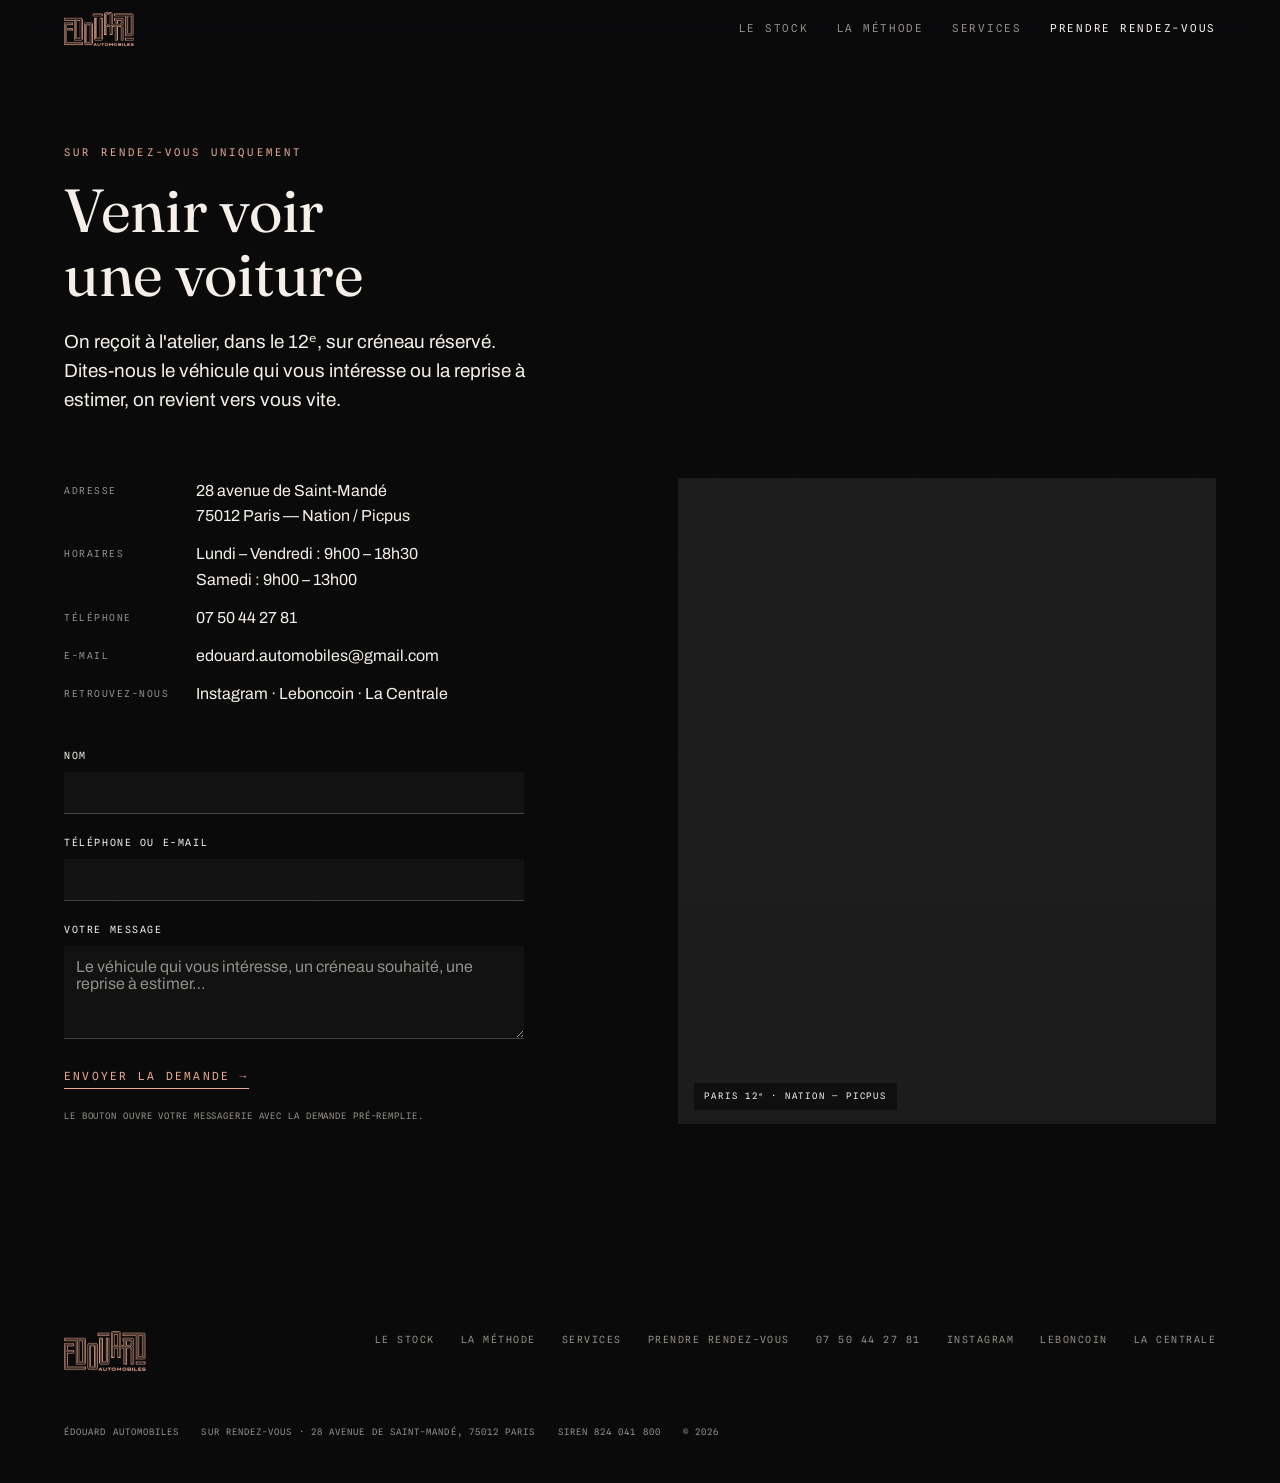
==== contact.html @ 1b552046 "Mobile : hero moins compact (100svh, plus d'air) + « 4,9/5 » non sécable Co-Authored-By: Claude Sonn" ====
<!DOCTYPE html>
<html lang="fr">
<head>
<meta charset="UTF-8" />
<meta name="viewport" content="width=device-width, initial-scale=1" />
<title>Prendre rendez-vous — Édouard Automobiles</title>
<meta name="description" content="Visite sur rendez-vous uniquement — 28 avenue de Saint-Mandé, 75012 Paris. Écrivez-nous pour voir une voiture ou faire estimer une reprise." />
<meta name="theme-color" content="#0a0a0b" />
<link rel="icon" href="assets/favicon.svg" type="image/svg+xml" />
<meta property="og:title" content="Prendre rendez-vous — Édouard Automobiles" />
<meta property="og:description" content="Visite sur rendez-vous, Paris 12ᵉ. Achat, vente, reprise." />
<meta property="og:type" content="website" />
<meta property="og:locale" content="fr_FR" />
<link rel="preconnect" href="https://fonts.googleapis.com" />
<link rel="preconnect" href="https://fonts.gstatic.com" crossorigin />
<link href="https://fonts.googleapis.com/css2?family=Archivo:wght@400;500;600&family=Fraunces:ital,opsz,wght@0,9..144,400;0,9..144,500;1,9..144,400&family=Spline+Sans+Mono:wght@400;500&display=swap" rel="stylesheet" />
<link rel="stylesheet" href="assets/styles.css?v=15" />
</head>
<body class="no-intro">

<header class="hd scrolled" id="hd">
  <a href="index.html#top" class="hd-logo" aria-label="Édouard Automobiles — accueil">
    <img src="assets/img/logo-edouard.png" alt="Édouard Automobiles" />
  </a>
  <nav class="nav" id="nav" aria-label="Navigation principale">
    <a href="index.html#stock">Le stock</a>
    <a href="index.html#methode">La méthode</a>
    <a href="index.html#services">Services</a>
    <a href="contact.html" class="n-cta" aria-current="page">Prendre rendez-vous</a>
  </nav>
  <button class="burger" id="burger" aria-expanded="false" aria-controls="nav" aria-label="Ouvrir le menu">
    <span></span><span></span><span></span>
  </button>
</header>

<main id="main">
<span id="top"></span>

<section class="page-hero">
  <p class="kicker">Sur rendez-vous uniquement</p>
  <h1>Venir voir une voiture</h1>
  <p class="lede measure">On reçoit à l'atelier, dans le 12ᵉ, sur créneau réservé.
    Dites-nous le véhicule qui vous intéresse ou la reprise à estimer, on revient vers vous vite.</p>
</section>

<section class="contact-grid">
  <div class="contact-info reveal">
    <dl>
      <dt>Adresse</dt>
      <dd>28 avenue de Saint-Mandé<br />75012 Paris — Nation / Picpus</dd>
      <dt>Horaires</dt>
      <dd>Lundi – Vendredi&nbsp;: 9h00 – 18h30<br />Samedi&nbsp;: 9h00 – 13h00</dd>
      <dt>Téléphone</dt>
      <dd><a href="tel:+33750442781">07 50 44 27 81</a></dd>
      <dt>E-mail</dt>
      <dd><a href="mailto:edouard.automobiles@gmail.com">edouard.automobiles@gmail.com</a></dd>
      <dt>Retrouvez-nous</dt>
      <dd><a href="https://www.instagram.com/edouard.automobiles/" target="_blank" rel="noopener">Instagram</a> ·
        <a href="https://www.leboncoin.fr/boutique/53427/edouard_automobiles.htm" target="_blank" rel="noopener">Leboncoin</a> ·
        <a href="https://pros.lacentrale.fr/C044104/" target="_blank" rel="noopener">La Centrale</a></dd>
    </dl>

    <form id="contact-form" class="cform" novalidate>
      <label>Nom
        <input type="text" name="nom" autocomplete="name" required />
      </label>
      <label>Téléphone ou e-mail
        <input type="text" name="coord" autocomplete="email" required />
      </label>
      <label>Votre message
        <textarea name="message" rows="4" placeholder="Le véhicule qui vous intéresse, un créneau souhaité, une reprise à estimer…" required></textarea>
      </label>
      <button type="submit" class="link-btn">Envoyer la demande →</button>
      <p class="cform-note">Le bouton ouvre votre messagerie avec la demande pré-remplie.</p>
    </form>
  </div>

  <div class="contact-map reveal">
    <iframe
      title="Plan — 28 avenue de Saint-Mandé, 75012 Paris"
      loading="lazy"
      src="https://www.openstreetmap.org/export/embed.html?bbox=2.3921%2C48.8407%2C2.4081%2C48.8487&layer=mapnik&marker=48.8447%2C2.4001"></iframe>
    <span class="stamp">Paris 12ᵉ · Nation — Picpus</span>
  </div>
</section>

</main>

<footer class="ft">
  <div class="ft-top">
    <a href="index.html#top" class="ft-logo" aria-label="Édouard Automobiles">
      <img src="assets/img/logo-edouard.png" alt="Édouard Automobiles" />
    </a>
    <nav class="ft-nav" aria-label="Pied de page">
      <a href="index.html#stock">Le stock</a>
      <a href="index.html#methode">La méthode</a>
      <a href="index.html#services">Services</a>
      <a href="contact.html">Prendre rendez-vous</a>
      <a href="tel:+33750442781">07 50 44 27 81</a>
      <a href="https://www.instagram.com/edouard.automobiles/" target="_blank" rel="noopener">Instagram</a>
      <a href="https://www.leboncoin.fr/boutique/53427/edouard_automobiles.htm" target="_blank" rel="noopener">Leboncoin</a>
      <a href="https://pros.lacentrale.fr/C044104/" target="_blank" rel="noopener">La Centrale</a>
    </nav>
  </div>
  <div class="ft-legal">
    <span>Édouard Automobiles</span>
    <span>Sur rendez-vous · 28 avenue de Saint-Mandé, 75012 Paris</span>
    <span>SIREN 824 041 800</span>
    <span>© <span id="year">2026</span></span>
  </div>
</footer>

<script src="assets/main.js?v=15"></script>
</body>
</html>
---- assets/styles.css ----
/* =========================================================
   Édouard Automobiles — « Galerie cinématique »
   Photo plein cadre, interface effacée, mouvement lent.
   Univers unique assumé : noir + salmon du logo. Pas de mode clair.
   ========================================================= */

:root {
  --noir:       #0a0a0b;
  --noir-2:     #111012;
  --noir-3:     #16151a;
  --salmon:     #e7a78e;
  --salmon-dim: #c88d76;
  --craie:      #f4efe9;
  --craie-dim:  #928d87;
  --voile:      rgba(244, 239, 233, 0.10);
  --voile-fort: rgba(244, 239, 233, 0.22);

  --serif: "Fraunces", "Hoefler Text", Georgia, "Times New Roman", serif;
  --sans:  "Archivo", -apple-system, BlinkMacSystemFont, "Segoe UI", Roboto, sans-serif;
  --mono:  "Spline Sans Mono", ui-monospace, "SF Mono", Menlo, monospace;

  --gutter: clamp(18px, 5vw, 72px);
  --ease: cubic-bezier(.22, .61, .36, 1);
  --slow: cubic-bezier(.16, .84, .44, 1);
}

* { box-sizing: border-box; }

html {
  -webkit-text-size-adjust: 100%;
  scroll-behavior: smooth;
  color-scheme: dark;
}

body {
  margin: 0;
  background: var(--noir);
  color: var(--craie);
  font-family: var(--sans);
  font-size: 16px;
  line-height: 1.62;
  font-weight: 400;
  -webkit-font-smoothing: antialiased;
  text-rendering: optimizeLegibility;
  overflow-x: hidden;
}

body::after {
  content: "";
  position: fixed;
  inset: 0;
  pointer-events: none;
  z-index: 300;
  opacity: 0.04;
  mix-blend-mode: soft-light;
  background-image: url("data:image/svg+xml,%3Csvg xmlns='http://www.w3.org/2000/svg' width='200' height='200'%3E%3Cfilter id='n'%3E%3CfeTurbulence type='fractalNoise' baseFrequency='0.82' numOctaves='3' stitchTiles='stitch'/%3E%3C/filter%3E%3Crect width='100%25' height='100%25' filter='url(%23n)'/%3E%3C/svg%3E");
}

img, svg, iframe { display: block; max-width: 100%; }
a { color: inherit; text-decoration: none; }
:focus-visible { outline: 2px solid var(--salmon); outline-offset: 4px; }

@media (prefers-reduced-motion: reduce) {
  html { scroll-behavior: auto; }
  *, *::before, *::after { transition-duration: .001ms !important; animation-duration: .001ms !important; animation-iteration-count: 1 !important; }
}

/* ---------- typographie ---------- */
h1, h2, h3 { font-family: var(--serif); font-weight: 400; margin: 0; letter-spacing: -.005em; text-wrap: balance; font-optical-sizing: auto; }
h1 { font-size: clamp(2.05rem, 1.4rem + 3vw, 3.9rem); line-height: 1.05; }
h2 { font-size: clamp(1.5rem, 1.1rem + 1.5vw, 2.15rem); line-height: 1.12; }
h3 { font-size: 1.1rem; line-height: 1.25; }

p { margin: 0; }

.measure { max-width: 44ch; }
.measure-wide { max-width: 62ch; }

.kicker {
  font-family: var(--mono);
  font-size: .66rem;
  letter-spacing: .3em;
  text-transform: uppercase;
  color: var(--salmon);
  margin: 0 0 18px;
}
.spec {
  font-family: var(--mono);
  font-size: .72rem;
  letter-spacing: .1em;
  text-transform: uppercase;
  color: var(--craie-dim);
  font-variant-numeric: tabular-nums;
}
.lede {
  font-size: clamp(1rem, .95rem + .3vw, 1.18rem);
  line-height: 1.55;
  color: var(--craie);
}

/* ---------- reveal ---------- */
.js .reveal { opacity: 0; transform: translateY(18px); transition: opacity .9s var(--slow), transform .9s var(--slow); }
.js .reveal.in { opacity: 1; transform: none; }
.js .reveal.d1 { transition-delay: .07s; }
.js .reveal.d2 { transition-delay: .14s; }
.js .reveal.d3 { transition-delay: .21s; }

/* =========================================================
   Séquence d'intro
   ========================================================= */
.intro {
  position: fixed;
  inset: 0;
  z-index: 1000;
  background: var(--noir);
  display: grid;
  place-items: center;
  transition: opacity .5s var(--ease), visibility .5s;
}
.intro img {
  width: min(56vw, 300px);
  height: auto;
  opacity: 0;
  transform: scale(1.05);
  filter: blur(6px);
  animation: introLogo 1s var(--slow) forwards;
}
@keyframes introLogo {
  0%   { opacity: 0; transform: scale(1.05); filter: blur(6px); }
  45%  { opacity: 1; filter: blur(0); transform: scale(1); }
  100% { opacity: 1; transform: scale(.97); }
}
.intro.done { opacity: 0; visibility: hidden; pointer-events: none; }
.no-intro .intro { display: none; }

/* =========================================================
   Header
   ========================================================= */
.hd {
  position: fixed;
  top: 0; left: 0; right: 0;
  z-index: 200;
  display: flex;
  align-items: center;
  justify-content: space-between;
  gap: 24px;
  padding: 18px var(--gutter);
  transition: padding .4s var(--ease), background .4s var(--ease);
}
.hd::before {
  content: "";
  position: absolute;
  inset: 0;
  background: linear-gradient(180deg, rgba(10, 10, 11, .78), rgba(10, 10, 11, 0));
  opacity: 1;
  transition: opacity .4s var(--ease);
  pointer-events: none;
}
.hd.scrolled {
  padding-top: 12px;
  padding-bottom: 12px;
  background: rgba(10, 10, 11, .82);
  backdrop-filter: blur(12px);
}
.hd.scrolled::before { opacity: 0; }

.hd-logo { position: relative; z-index: 1; display: block; }
.hd-logo img {
  height: 42px;
  width: auto;
  transition: height .4s var(--ease);
}
.hd.scrolled .hd-logo img { height: 34px; }

.nav { position: relative; z-index: 1; display: flex; align-items: center; gap: 28px; }
.nav a {
  font-family: var(--mono);
  font-size: .68rem;
  letter-spacing: .16em;
  text-transform: uppercase;
  color: var(--craie-dim);
  transition: color .3s var(--ease);
}
.nav a:hover, .nav a[aria-current="page"] { color: var(--craie); }
.nav .n-cta { color: var(--salmon); }
.nav .n-cta:hover { color: var(--salmon-dim); }

.burger {
  position: relative; z-index: 1;
  display: none;
  width: 42px; height: 42px;
  background: transparent; border: 0; cursor: pointer; padding: 0;
}
.burger span { display: block; width: 21px; height: 1.5px; background: var(--craie); margin: 5px auto; transition: transform .3s var(--ease), opacity .3s var(--ease); }
.burger[aria-expanded="true"] span:nth-child(1) { transform: translateY(6.5px) rotate(45deg); }
.burger[aria-expanded="true"] span:nth-child(2) { transform: scaleX(0); opacity: 0; }
.burger[aria-expanded="true"] span:nth-child(3) { transform: translateY(-6.5px) rotate(-45deg); }

@media (max-width: 820px) {
  .burger { display: block; }
  .nav {
    position: fixed;
    inset: 0 0 0 auto;
    width: min(78vw, 300px);
    flex-direction: column;
    align-items: flex-start;
    justify-content: center;
    gap: 4px;
    padding: 0 var(--gutter);
    background: var(--noir-2);
    transform: translateX(100%);
    transition: transform .45s var(--slow);
  }
  .nav.open { transform: none; }
  .nav a { font-size: .8rem; padding: 13px 0; letter-spacing: .14em; }
}

/* =========================================================
   Hero
   ========================================================= */
.hero {
  position: relative;
  min-height: clamp(560px, 80vh, 760px);
  display: flex;
  align-items: flex-end;
  overflow: hidden;
  background: var(--noir);
}
.hero-media {
  position: absolute;
  inset: 0;
  z-index: 0;
  overflow: hidden;
}
.hero-media img {
  width: 100%;
  height: 120%;
  object-fit: cover;
  object-position: 62% center;
  will-change: transform;
}
.hero-media::after {
  content: "";
  position: absolute;
  inset: 0;
  background:
    linear-gradient(90deg, rgba(10, 10, 11, .9) 0%, rgba(10, 10, 11, .46) 42%, rgba(10, 10, 11, .08) 78%),
    linear-gradient(0deg, rgba(10, 10, 11, .85) 0%, rgba(10, 10, 11, .2) 40%, rgba(10, 10, 11, 0) 66%);
}
.hero-in {
  position: relative;
  z-index: 1;
  width: 100%;
  padding: clamp(104px, 15vh, 150px) var(--gutter) clamp(24px, 4vh, 44px);
}
.hero h1 { max-width: 17ch; }
.hero h1 .line { display: block; overflow: hidden; }
.hero h1 .line > span { display: block; }
.js .hero h1 .line > span { transform: translateY(110%); transition: transform .7s var(--slow); }
.js .hero.lit h1 .line > span { transform: none; }
.js .hero h1 .line:nth-child(2) > span { transition-delay: .07s; }
.js .hero h1 .line:nth-child(3) > span { transition-delay: .14s; }

.hero .lede { margin-top: 22px; max-width: 42ch; }

.hero-stats {
  display: flex;
  flex-wrap: wrap;
  gap: 12px 44px;
  margin-top: clamp(32px, 6vh, 60px);
}
.hero-stats .stat b {
  display: block;
  white-space: nowrap;
  font-family: var(--serif);
  font-size: clamp(1.4rem, 1.1rem + 1vw, 2rem);
  color: var(--craie);
  line-height: 1;
  font-variant-numeric: tabular-nums;
}
.hero-stats .stat b .u {
  font-size: .62em;
  color: var(--craie-dim);
  vertical-align: baseline;
  margin-left: .04em;
}
.hero-stats .stat span {
  display: block;
  margin-top: 7px;
  font-family: var(--mono);
  font-size: .6rem;
  letter-spacing: .15em;
  text-transform: uppercase;
  color: var(--craie-dim);
}

/* ---------- hero : plus d'air sur mobile ---------- */
@media (max-width: 620px) {
  .hero { min-height: 100svh; }
  .hero-in {
    padding-top: clamp(96px, 20vh, 150px);
    padding-bottom: 34px;
  }
  .hero h1 { max-width: 100%; }
  .hero .lede { margin-top: 20px; max-width: 100%; font-size: 1rem; line-height: 1.5; }
  .hero-stats { margin-top: 36px; gap: 22px 40px; }
}

.scroll-cue {
  position: absolute;
  right: var(--gutter);
  bottom: clamp(40px, 8vh, 92px);
  z-index: 1;
  font-family: var(--mono);
  font-size: .56rem;
  letter-spacing: .24em;
  text-transform: uppercase;
  color: var(--craie-dim);
  writing-mode: vertical-rl;
}
.scroll-cue::after {
  content: "";
  display: block;
  width: 1px;
  height: 40px;
  margin: 12px auto 0;
  background: linear-gradient(var(--salmon), transparent);
}
@media (max-width: 820px) { .scroll-cue { display: none; } }

/* =========================================================
   Mouvements (sections)
   ========================================================= */
.movement { padding: clamp(60px, 9vh, 116px) var(--gutter); position: relative; }
.hero + .movement, .trust + .movement { padding-top: clamp(44px, 6vh, 76px); }

/* ---------- bandeau confiance (sous le hero) ---------- */
.trust {
  background: var(--noir-2);
  border-top: 1px solid var(--voile);
  border-bottom: 1px solid var(--voile);
  padding: 15px var(--gutter);
}
.trust ul {
  list-style: none; margin: 0; padding: 0;
  display: flex; flex-wrap: wrap; align-items: center;
  gap: 8px 0;
  font-family: var(--mono);
  font-size: .6rem;
  letter-spacing: .17em;
  text-transform: uppercase;
  color: var(--craie-dim);
}
.trust li { display: flex; align-items: center; }
.trust li::after {
  content: "\2022";
  color: var(--salmon);
  margin: 0 clamp(14px, 3vw, 34px);
}
.trust li:last-child::after { content: none; }
.mv-head { margin-bottom: clamp(30px, 5vh, 60px); }
.mv-head h2 { margin-top: 6px; max-width: 22ch; }

/* ---------- Le stock : galerie qui défile ---------- */
.gallery {
  display: flex;
  gap: clamp(14px, 2.4vw, 32px);
  overflow-x: auto;
  scroll-snap-type: x mandatory;
  scroll-padding-inline: var(--gutter);
  -webkit-overflow-scrolling: touch;
  padding-bottom: 10px;
  margin: 0 calc(var(--gutter) * -1);
  padding-inline: var(--gutter);
  scrollbar-width: none;
}
.gallery::-webkit-scrollbar { display: none; }

.piece {
  flex: 0 0 min(78vw, 360px);
  scroll-snap-align: start;
  display: block;
}
@media (max-width: 620px) {
  .gallery { scroll-padding-left: var(--gutter); }
  .piece { flex-basis: 84vw; scroll-snap-align: center; }
}
.piece .frame {
  position: relative;
  aspect-ratio: 3 / 4;
  overflow: hidden;
  background: var(--noir-3);
}
.piece .frame img {
  width: 100%;
  height: 100%;
  object-fit: cover;
  transition: transform 1.1s var(--slow), filter .6s var(--ease);
}
.piece:hover .frame img { transform: scale(1.05); filter: brightness(1.08); }
.piece .frame::after {
  content: "";
  position: absolute;
  inset: 0;
  background: linear-gradient(0deg, rgba(10, 10, 11, .55), transparent 46%);
}
.piece .tag {
  position: absolute;
  top: 14px; left: 14px;
  z-index: 1;
  font-family: var(--mono);
  font-size: .56rem;
  letter-spacing: .22em;
  text-transform: uppercase;
  color: var(--craie);
}
.piece.is-sold .frame img { filter: grayscale(.7) brightness(.72); }
.piece.is-sold .tag { color: var(--salmon); }

.piece .caption { padding-top: 16px; }
.piece .caption .name {
  font-family: var(--serif);
  font-size: 1.05rem;
  line-height: 1.22;
  color: var(--craie);
}
.piece .caption .cspec {
  margin-top: 7px;
  font-family: var(--mono);
  font-size: .64rem;
  letter-spacing: .07em;
  text-transform: uppercase;
  color: var(--craie-dim);
}
.piece .caption .row {
  display: flex;
  justify-content: space-between;
  align-items: baseline;
  gap: 16px;
  margin-top: 12px;
  padding-top: 12px;
  border-top: 1px solid var(--voile);
}
.piece .caption .price {
  font-family: var(--serif);
  font-size: 1.12rem;
  color: var(--salmon);
  font-variant-numeric: tabular-nums;
}
.piece .caption .km { font-family: var(--mono); font-size: .62rem; letter-spacing: .06em; text-transform: uppercase; color: var(--craie-dim); }

/* ---------- Flèches du slider (au niveau des cartes) ---------- */
.slider { position: relative; }
.s-arrow {
  position: absolute;
  top: 40%;
  transform: translateY(-50%);
  z-index: 3;
  width: 48px; height: 48px;
  display: grid; place-items: center;
  background: rgba(10, 10, 11, .58);
  -webkit-backdrop-filter: blur(4px);
  backdrop-filter: blur(4px);
  border: 1px solid var(--voile-fort);
  color: var(--craie);
  font-size: 1.05rem;
  cursor: pointer;
  transition: opacity .3s var(--ease), border-color .3s var(--ease), color .3s var(--ease), background .3s var(--ease);
}
.s-arrow:hover:not(:disabled) { border-color: var(--salmon); color: var(--salmon); background: rgba(10, 10, 11, .82); }
.s-arrow:disabled { opacity: 0; pointer-events: none; }
.s-prev { left: 4px; }
.s-next { right: 4px; }
@media (max-width: 620px) { .s-arrow { display: none; } }

.gallery-hint {
  margin-top: 22px;
  font-family: var(--mono);
  font-size: .6rem;
  letter-spacing: .2em;
  text-transform: uppercase;
  color: var(--craie-dim);
}
.gallery-hint a { color: var(--salmon); }

.stock-empty { font-family: var(--mono); font-size: .8rem; letter-spacing: .06em; color: var(--craie-dim); }

/* ---------- Manifeste ---------- */
.manifesto { background: var(--noir-2); }
.manifesto .big {
  font-family: var(--serif);
  font-size: clamp(1.3rem, 1.05rem + 1.2vw, 2rem);
  line-height: 1.36;
  max-width: 24ch;
}
.manifesto .big em { font-style: italic; color: var(--salmon); }

/* ---------- Patchwork atelier (derrière le manifeste) ---------- */
.patchwork {
  position: relative;
  overflow: hidden;
  isolation: isolate;
  padding-block: clamp(84px, 17vh, 200px);
}
.pw-grid {
  position: absolute;
  inset: 0;
  z-index: -2;
  display: grid;
  grid-template-columns: repeat(4, 1fr);
  grid-auto-rows: 1fr;
  gap: 3px;
}
.pw-grid img {
  width: 100%; height: 100%;
  object-fit: cover;
  filter: grayscale(.35) brightness(.5) contrast(1.02);
}
.patchwork::after {
  content: "";
  position: absolute;
  inset: 0;
  z-index: -1;
  background:
    radial-gradient(120% 90% at 20% 50%, rgba(10, 10, 11, .92), rgba(10, 10, 11, .58) 60%),
    linear-gradient(0deg, rgba(10, 10, 11, .8), rgba(10, 10, 11, .5));
}
.pw-text { position: relative; }
@media (max-width: 720px) {
  .pw-grid { grid-template-columns: repeat(2, 1fr); }
  .patchwork::after { background: rgba(10, 10, 11, .78); }
}

/* ---------- La méthode : bande en 4 temps ---------- */
.steps {
  display: grid;
  grid-template-columns: 1fr;
  gap: 0;
}
.step {
  padding: 22px 0;
  border-top: 1px solid var(--voile);
  display: grid;
  grid-template-columns: 44px 1fr;
  gap: 4px 18px;
  align-items: baseline;
  transition: border-color .3s var(--ease);
}
.step:last-child { border-bottom: 1px solid var(--voile); }
.step .num {
  grid-row: span 2;
  font-family: var(--mono);
  font-size: .82rem;
  letter-spacing: .04em;
  color: var(--salmon);
  padding-top: 3px;
}
.step h3 { color: var(--craie); }
.step p { color: var(--craie-dim); font-size: .92rem; max-width: 42ch; }
.step:hover { border-top-color: var(--salmon); }

@media (min-width: 780px) {
  .steps { grid-template-columns: repeat(4, 1fr); gap: 0 clamp(20px, 3vw, 44px); }
  .step {
    grid-template-columns: 1fr;
    border-top: 1px solid var(--voile);
    border-bottom: 0;
    padding: 20px 0 0;
    align-content: start;
    gap: 10px;
  }
  .step:last-child { border-bottom: 0; }
  .step .num { grid-row: auto; padding-top: 0; }
  .step p { margin-top: 2px; }
}

/* ---------- Services ---------- */
.services { display: grid; grid-template-columns: 1fr; }
.svc {
  display: grid;
  grid-template-columns: 34px 1fr;
  gap: 4px 16px;
  padding: 20px 0;
  border-top: 1px solid var(--voile);
  transition: border-color .3s var(--ease);
}
.svc:last-child { border-bottom: 1px solid var(--voile); }
.svc .ix { grid-row: span 2; font-family: var(--mono); font-size: .64rem; color: var(--craie-dim); padding-top: 4px; }
.svc .t { font-family: var(--serif); font-size: 1.12rem; color: var(--craie); transition: color .3s var(--ease); }
.svc .g { color: var(--craie-dim); font-size: .92rem; max-width: 44ch; }
.svc:hover .t { color: var(--salmon); }
.svc:hover { border-top-color: var(--salmon); }

@media (min-width: 900px) {
  .services { grid-template-columns: 1fr 1fr; column-gap: clamp(32px, 5vw, 80px); }
  .services .svc:nth-child(2) { border-top: 1px solid var(--voile); }
}

/* ---------- Preuve / avis ---------- */
.proof { background: var(--noir-2); text-align: center; }
.proof .score {
  font-family: var(--serif);
  font-size: clamp(3rem, 2rem + 6vw, 6.5rem);
  line-height: .9;
  color: var(--salmon);
  font-variant-numeric: tabular-nums;
}
.proof .score-cap {
  margin-top: 16px;
  font-family: var(--mono);
  font-size: .64rem;
  letter-spacing: .22em;
  text-transform: uppercase;
  color: var(--craie-dim);
}
.proof .quotes {
  margin-top: clamp(40px, 7vh, 80px);
  display: grid;
  gap: clamp(28px, 5vh, 52px);
  max-width: 60ch;
  margin-inline: auto;
}
.proof blockquote {
  margin: 0;
  font-family: var(--serif);
  font-style: italic;
  font-size: clamp(1.05rem, .95rem + .6vw, 1.4rem);
  line-height: 1.42;
  color: var(--craie);
}
.proof blockquote footer {
  margin-top: 14px;
  font-family: var(--mono);
  font-style: normal;
  font-size: .58rem;
  letter-spacing: .18em;
  text-transform: uppercase;
  color: var(--craie-dim);
}

/* =========================================================
   Page Contact
   ========================================================= */
.page-hero {
  padding: clamp(116px, 16vh, 180px) var(--gutter) clamp(40px, 7vh, 80px);
}
.page-hero h1 { max-width: 15ch; }
.page-hero .lede { margin-top: 20px; }

.contact-grid { display: grid; gap: clamp(40px, 8vh, 84px); padding: 0 var(--gutter) clamp(80px, 14vh, 170px); }
@media (min-width: 900px) { .contact-grid { grid-template-columns: 1fr 1fr; gap: clamp(40px, 6vw, 96px); } }

.contact-info dl { display: grid; grid-template-columns: max-content 1fr; gap: 12px 26px; margin: 0 0 40px; }
.contact-info dt { font-family: var(--mono); font-size: .6rem; letter-spacing: .16em; text-transform: uppercase; color: var(--craie-dim); padding-top: 5px; }
.contact-info dd { margin: 0; font-size: 1rem; }
.contact-info dd a:hover { color: var(--salmon); }

.cform { display: grid; gap: 20px; max-width: 460px; }
.cform label { display: grid; gap: 9px; font-family: var(--mono); font-size: .62rem; letter-spacing: .16em; text-transform: uppercase; color: var(--craie); }
.cform input, .cform textarea {
  font-family: var(--sans);
  font-size: 1rem;
  color: var(--craie);
  background: rgba(244, 239, 233, 0.03);
  border: 0;
  border-bottom: 1.5px solid var(--voile-fort);
  padding: 12px;
  transition: border-color .3s var(--ease), background .3s var(--ease);
}
.cform input::placeholder, .cform textarea::placeholder { color: var(--craie-dim); }
.cform input:focus, .cform textarea:focus { outline: 0; border-bottom-color: var(--salmon); background: rgba(244, 239, 233, 0.06); }
.cform textarea { resize: vertical; min-height: 92px; }

.link-btn {
  justify-self: start;
  margin-top: 4px;
  font-family: var(--mono);
  font-size: .7rem;
  letter-spacing: .2em;
  text-transform: uppercase;
  color: var(--salmon);
  background: transparent;
  border: 0;
  padding: 6px 0;
  cursor: pointer;
  position: relative;
}
.link-btn::after {
  content: "";
  position: absolute;
  left: 0; right: 0; bottom: 0;
  height: 1px;
  background: var(--salmon);
  transform-origin: left;
  transition: transform .4s var(--ease);
}
.link-btn:hover::after { transform: scaleX(.6); }
.cform-note { font-family: var(--mono); font-size: .56rem; letter-spacing: .1em; text-transform: uppercase; color: var(--craie-dim); }

.contact-map { position: relative; min-height: 320px; background: var(--noir-3); }
.contact-map iframe { position: absolute; inset: 0; width: 100%; height: 100%; border: 0; filter: grayscale(1) invert(.92) contrast(.9) hue-rotate(180deg) brightness(.9); }
.contact-map .stamp {
  position: absolute;
  left: 16px; bottom: 14px;
  font-family: var(--mono);
  font-size: .56rem;
  letter-spacing: .2em;
  text-transform: uppercase;
  color: var(--craie);
  background: rgba(10, 10, 11, .7);
  padding: 6px 10px;
}

/* =========================================================
   Footer
   ========================================================= */
.ft { background: var(--noir); padding: clamp(56px, 9vh, 104px) var(--gutter) 44px; }
.ft-top { display: grid; gap: 34px; }
@media (min-width: 720px) { .ft-top { grid-template-columns: 1fr auto; align-items: start; } }
.ft-logo img { height: 40px; width: auto; }
.ft-nav { display: flex; flex-wrap: wrap; gap: 12px 26px; font-family: var(--mono); font-size: .62rem; letter-spacing: .15em; text-transform: uppercase; color: var(--craie-dim); }
.ft-nav a:hover { color: var(--craie); }
.ft-legal {
  margin-top: clamp(34px, 6vh, 64px);
  display: flex;
  flex-wrap: wrap;
  gap: 8px 22px;
  font-family: var(--mono);
  font-size: .56rem;
  letter-spacing: .12em;
  text-transform: uppercase;
  color: var(--craie-dim);
}
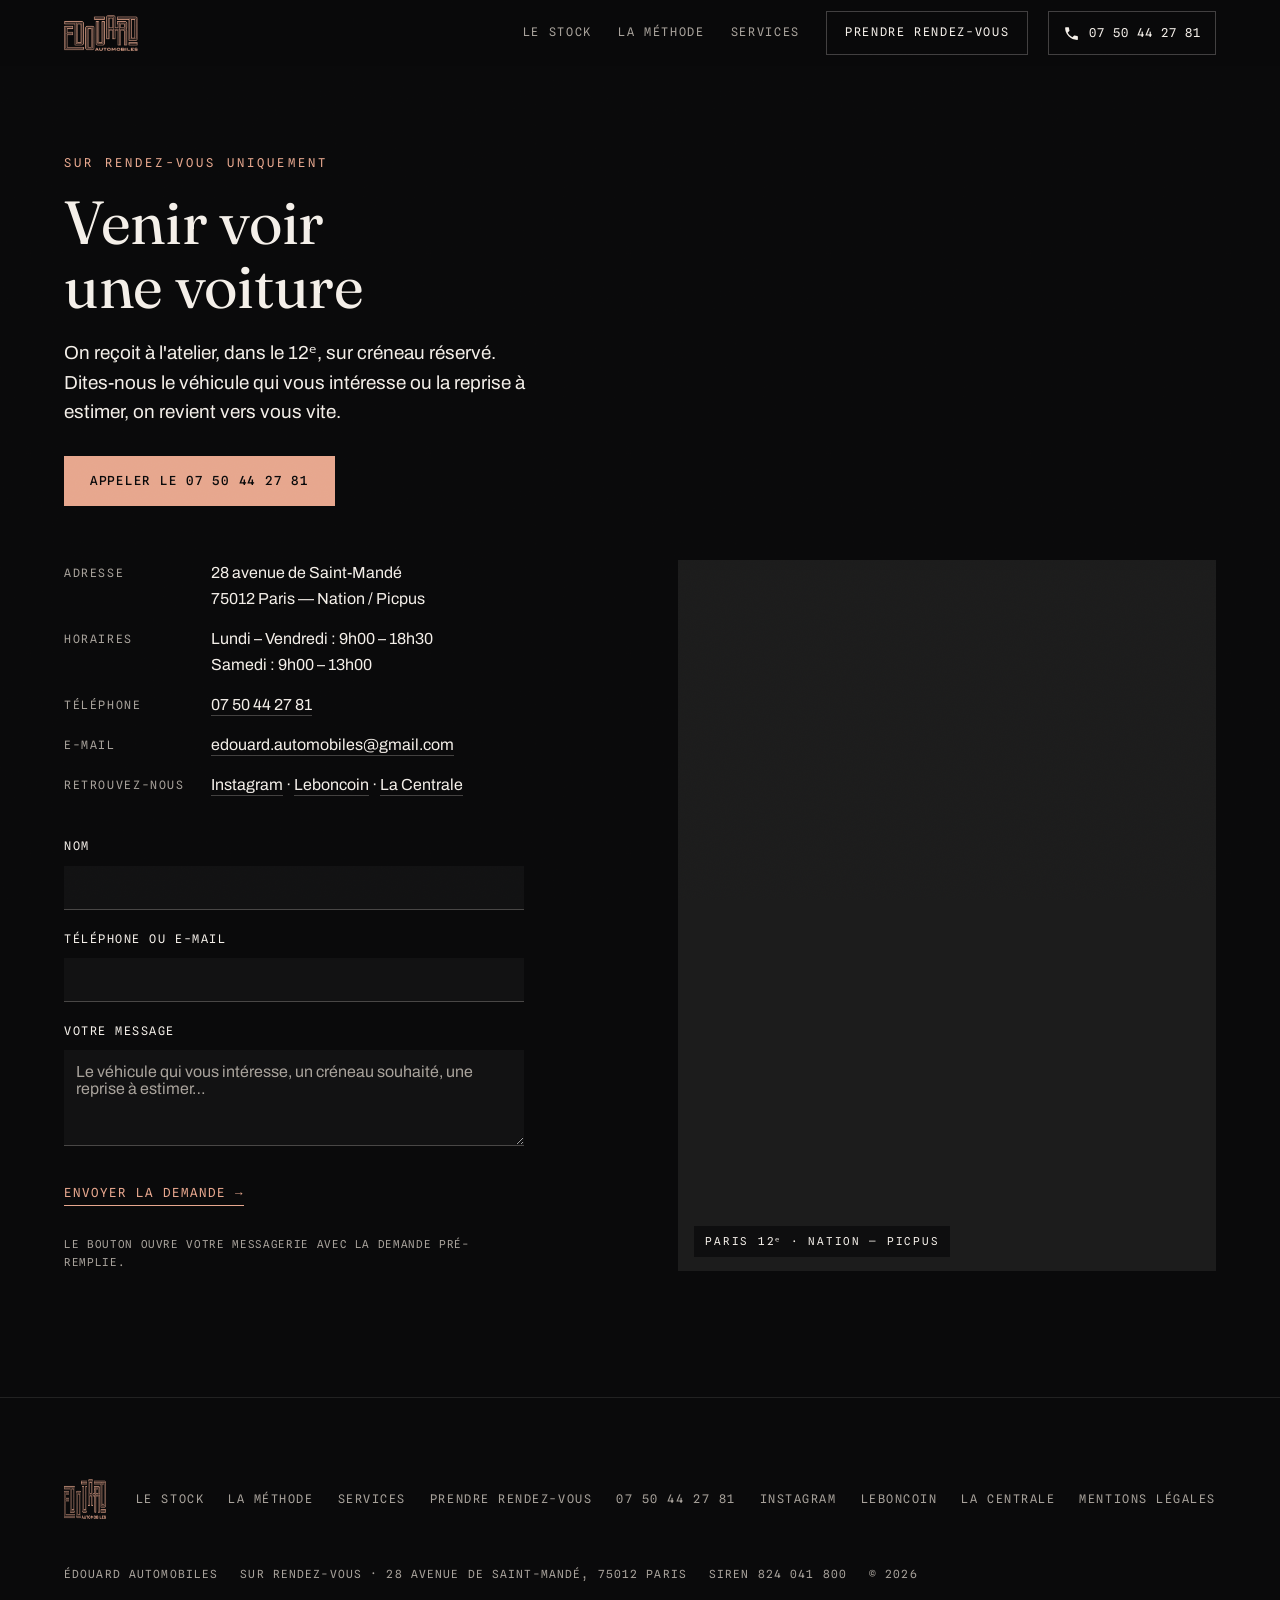
==== commit 3199394c: "Audit UX/UI : 22 corrections sur 24 points relevés Bloquants - typo secondaire 9–10 px -> 11,2–12,2 " ====
--- a/contact.html
+++ b/contact.html
@@ -4,34 +4,80 @@
 <meta charset="UTF-8" />
 <meta name="viewport" content="width=device-width, initial-scale=1" />
 <title>Prendre rendez-vous — Édouard Automobiles</title>
-<meta name="description" content="Visite sur rendez-vous uniquement — 28 avenue de Saint-Mandé, 75012 Paris. Écrivez-nous pour voir une voiture ou faire estimer une reprise." />
+<meta name="description" content="Visite sur rendez-vous uniquement — 28 avenue de Saint-Mandé, 75012 Paris. Appelez le 07 50 44 27 81 ou écrivez-nous pour voir une voiture ou faire estimer une reprise." />
 <meta name="theme-color" content="#0a0a0b" />
 <link rel="icon" href="assets/favicon.svg" type="image/svg+xml" />
+<link rel="canonical" href="https://edouard-automobiles.vercel.app/contact" />
+<meta property="og:site_name" content="Édouard Automobiles" />
 <meta property="og:title" content="Prendre rendez-vous — Édouard Automobiles" />
 <meta property="og:description" content="Visite sur rendez-vous, Paris 12ᵉ. Achat, vente, reprise." />
+<meta property="og:image" content="https://edouard-automobiles.vercel.app/assets/img/og-image.jpg" />
+<meta property="og:image:width" content="1200" />
+<meta property="og:image:height" content="630" />
+<meta property="og:url" content="https://edouard-automobiles.vercel.app/contact" />
 <meta property="og:type" content="website" />
 <meta property="og:locale" content="fr_FR" />
-<link rel="preconnect" href="https://fonts.googleapis.com" />
-<link rel="preconnect" href="https://fonts.gstatic.com" crossorigin />
-<link href="https://fonts.googleapis.com/css2?family=Archivo:wght@400;500;600&family=Fraunces:ital,opsz,wght@0,9..144,400;0,9..144,500;1,9..144,400&family=Spline+Sans+Mono:wght@400;500&display=swap" rel="stylesheet" />
-<link rel="stylesheet" href="assets/styles.css?v=15" />
+<meta name="twitter:card" content="summary_large_image" />
+<meta name="twitter:image" content="https://edouard-automobiles.vercel.app/assets/img/og-image.jpg" />
+<link rel="preload" href="assets/fonts/fraunces-normal-400500-latin.woff2" as="font" type="font/woff2" crossorigin />
+<link rel="preload" href="assets/fonts/archivo-normal-400600-latin.woff2" as="font" type="font/woff2" crossorigin />
+<link rel="stylesheet" href="assets/fonts/fonts.css?v=23" />
+<link rel="stylesheet" href="assets/styles.css?v=23" />
+<script type="application/ld+json">
+{
+  "@context": "https://schema.org",
+  "@type": "AutoDealer",
+  "@id": "https://edouard-automobiles.vercel.app/#dealer",
+  "name": "Édouard Automobiles",
+  "url": "https://edouard-automobiles.vercel.app/",
+  "email": "edouard.automobiles@gmail.com",
+  "telephone": "+33750442781",
+  "priceRange": "€€",
+  "address": {
+    "@type": "PostalAddress",
+    "streetAddress": "28 avenue de Saint-Mandé",
+    "postalCode": "75012",
+    "addressLocality": "Paris",
+    "addressCountry": "FR"
+  },
+  "areaServed": "France",
+  "openingHoursSpecification": [
+    { "@type": "OpeningHoursSpecification", "dayOfWeek": ["Monday","Tuesday","Wednesday","Thursday","Friday"], "opens": "09:00", "closes": "18:30" },
+    { "@type": "OpeningHoursSpecification", "dayOfWeek": "Saturday", "opens": "09:00", "closes": "13:00" }
+  ]
+}
+</script>
 </head>
-<body class="no-intro">
+<body class="no-intro" data-static-header>
+
+<a class="skip-link" href="#main">Aller au contenu</a>
 
 <header class="hd scrolled" id="hd">
   <a href="index.html#top" class="hd-logo" aria-label="Édouard Automobiles — accueil">
-    <img src="assets/img/logo-edouard.png" alt="Édouard Automobiles" />
+    <img src="assets/img/logo-edouard.png" alt="Édouard Automobiles" width="420" height="205" />
   </a>
+
   <nav class="nav" id="nav" aria-label="Navigation principale">
     <a href="index.html#stock">Le stock</a>
     <a href="index.html#methode">La méthode</a>
     <a href="index.html#services">Services</a>
     <a href="contact.html" class="n-cta" aria-current="page">Prendre rendez-vous</a>
   </nav>
-  <button class="burger" id="burger" aria-expanded="false" aria-controls="nav" aria-label="Ouvrir le menu">
-    <span></span><span></span><span></span>
-  </button>
+
+  <div class="hd-right">
+    <a class="hd-tel" href="tel:+33750442781" aria-label="Appeler Édouard Automobiles au 07 50 44 27 81">
+      <svg class="ico" viewBox="0 0 24 24" aria-hidden="true" focusable="false">
+        <path d="M6.6 10.8a15.1 15.1 0 0 0 6.6 6.6l2.2-2.2a1 1 0 0 1 1-.24 11.4 11.4 0 0 0 3.6.58 1 1 0 0 1 1 1V20a1 1 0 0 1-1 1A17 17 0 0 1 3 4a1 1 0 0 1 1-1h3.5a1 1 0 0 1 1 1c0 1.25.2 2.46.58 3.6a1 1 0 0 1-.25 1z" />
+      </svg>
+      <span class="hd-tel-num">07 50 44 27 81</span>
+    </a>
+    <button class="burger" id="burger" aria-expanded="false" aria-controls="nav" aria-label="Ouvrir le menu">
+      <span></span><span></span><span></span>
+    </button>
+  </div>
 </header>
+
+<div class="nav-backdrop" id="nav-backdrop" hidden></div>
 
 <main id="main">
 <span id="top"></span>
@@ -41,6 +87,9 @@
   <h1>Venir voir une voiture</h1>
   <p class="lede measure">On reçoit à l'atelier, dans le 12ᵉ, sur créneau réservé.
     Dites-nous le véhicule qui vous intéresse ou la reprise à estimer, on revient vers vous vite.</p>
+  <p class="page-hero-cta">
+    <a class="btn-solid" href="tel:+33750442781">Appeler le 07 50 44 27 81</a>
+  </p>
 </section>
 
 <section class="contact-grid">
@@ -65,13 +114,14 @@
         <input type="text" name="nom" autocomplete="name" required />
       </label>
       <label>Téléphone ou e-mail
-        <input type="text" name="coord" autocomplete="email" required />
+        <input type="text" name="coord" inputmode="email" autocomplete="email" required />
       </label>
       <label>Votre message
         <textarea name="message" rows="4" placeholder="Le véhicule qui vous intéresse, un créneau souhaité, une reprise à estimer…" required></textarea>
       </label>
       <button type="submit" class="link-btn">Envoyer la demande →</button>
       <p class="cform-note">Le bouton ouvre votre messagerie avec la demande pré-remplie.</p>
+      <p class="cform-status" id="cform-status" role="status" aria-live="polite" hidden></p>
     </form>
   </div>
 
@@ -89,7 +139,7 @@
 <footer class="ft">
   <div class="ft-top">
     <a href="index.html#top" class="ft-logo" aria-label="Édouard Automobiles">
-      <img src="assets/img/logo-edouard.png" alt="Édouard Automobiles" />
+      <img src="assets/img/logo-edouard.png" alt="Édouard Automobiles" width="420" height="205" loading="lazy" />
     </a>
     <nav class="ft-nav" aria-label="Pied de page">
       <a href="index.html#stock">Le stock</a>
@@ -100,6 +150,7 @@
       <a href="https://www.instagram.com/edouard.automobiles/" target="_blank" rel="noopener">Instagram</a>
       <a href="https://www.leboncoin.fr/boutique/53427/edouard_automobiles.htm" target="_blank" rel="noopener">Leboncoin</a>
       <a href="https://pros.lacentrale.fr/C044104/" target="_blank" rel="noopener">La Centrale</a>
+      <a href="mentions-legales.html">Mentions légales</a>
     </nav>
   </div>
   <div class="ft-legal">
@@ -110,6 +161,6 @@
   </div>
 </footer>
 
-<script src="assets/main.js?v=15"></script>
+<script src="assets/main.js?v=23"></script>
 </body>
 </html>
--- a/assets/fonts/fonts.css
+++ b/assets/fonts/fonts.css
@@ -0,0 +1,73 @@
+/* Polices auto-hébergées (Google Fonts, licence SIL OFL) — aucune requête vers Google */
+
+@font-face {
+  font-family: 'Archivo';
+  font-style: normal;
+  font-weight: 400 600;
+  font-display: swap;
+  src: url('archivo-normal-400600-latin-ext.woff2') format('woff2');
+  unicode-range: U+0100-02BA, U+02BD-02C5, U+02C7-02CC, U+02CE-02D7, U+02DD-02FF, U+0304, U+0308, U+0329, U+1D00-1DBF, U+1E00-1E9F, U+1EF2-1EFF, U+2020, U+20A0-20AB, U+20AD-20C0, U+2113, U+2C60-2C7F, U+A720-A7FF;
+}
+
+@font-face {
+  font-family: 'Archivo';
+  font-style: normal;
+  font-weight: 400 600;
+  font-display: swap;
+  src: url('archivo-normal-400600-latin.woff2') format('woff2');
+  unicode-range: U+0000-00FF, U+0131, U+0152-0153, U+02BB-02BC, U+02C6, U+02DA, U+02DC, U+0304, U+0308, U+0329, U+2000-206F, U+20AC, U+2122, U+2191, U+2193, U+2212, U+2215, U+FEFF, U+FFFD;
+}
+
+@font-face {
+  font-family: 'Fraunces';
+  font-style: italic;
+  font-weight: 400;
+  font-display: swap;
+  src: url('fraunces-italic-400-latin-ext.woff2') format('woff2');
+  unicode-range: U+0100-02BA, U+02BD-02C5, U+02C7-02CC, U+02CE-02D7, U+02DD-02FF, U+0304, U+0308, U+0329, U+1D00-1DBF, U+1E00-1E9F, U+1EF2-1EFF, U+2020, U+20A0-20AB, U+20AD-20C0, U+2113, U+2C60-2C7F, U+A720-A7FF;
+}
+
+@font-face {
+  font-family: 'Fraunces';
+  font-style: italic;
+  font-weight: 400;
+  font-display: swap;
+  src: url('fraunces-italic-400-latin.woff2') format('woff2');
+  unicode-range: U+0000-00FF, U+0131, U+0152-0153, U+02BB-02BC, U+02C6, U+02DA, U+02DC, U+0304, U+0308, U+0329, U+2000-206F, U+20AC, U+2122, U+2191, U+2193, U+2212, U+2215, U+FEFF, U+FFFD;
+}
+
+@font-face {
+  font-family: 'Fraunces';
+  font-style: normal;
+  font-weight: 400 500;
+  font-display: swap;
+  src: url('fraunces-normal-400500-latin-ext.woff2') format('woff2');
+  unicode-range: U+0100-02BA, U+02BD-02C5, U+02C7-02CC, U+02CE-02D7, U+02DD-02FF, U+0304, U+0308, U+0329, U+1D00-1DBF, U+1E00-1E9F, U+1EF2-1EFF, U+2020, U+20A0-20AB, U+20AD-20C0, U+2113, U+2C60-2C7F, U+A720-A7FF;
+}
+
+@font-face {
+  font-family: 'Fraunces';
+  font-style: normal;
+  font-weight: 400 500;
+  font-display: swap;
+  src: url('fraunces-normal-400500-latin.woff2') format('woff2');
+  unicode-range: U+0000-00FF, U+0131, U+0152-0153, U+02BB-02BC, U+02C6, U+02DA, U+02DC, U+0304, U+0308, U+0329, U+2000-206F, U+20AC, U+2122, U+2191, U+2193, U+2212, U+2215, U+FEFF, U+FFFD;
+}
+
+@font-face {
+  font-family: 'Spline Sans Mono';
+  font-style: normal;
+  font-weight: 400 500;
+  font-display: swap;
+  src: url('spline-sans-mono-normal-400500-latin-ext.woff2') format('woff2');
+  unicode-range: U+0100-02BA, U+02BD-02C5, U+02C7-02CC, U+02CE-02D7, U+02DD-02FF, U+0304, U+0308, U+0329, U+1D00-1DBF, U+1E00-1E9F, U+1EF2-1EFF, U+2020, U+20A0-20AB, U+20AD-20C0, U+2113, U+2C60-2C7F, U+A720-A7FF;
+}
+
+@font-face {
+  font-family: 'Spline Sans Mono';
+  font-style: normal;
+  font-weight: 400 500;
+  font-display: swap;
+  src: url('spline-sans-mono-normal-400500-latin.woff2') format('woff2');
+  unicode-range: U+0000-00FF, U+0131, U+0152-0153, U+02BB-02BC, U+02C6, U+02DA, U+02DC, U+0304, U+0308, U+0329, U+2000-206F, U+20AC, U+2122, U+2191, U+2193, U+2212, U+2215, U+FEFF, U+FFFD;
+}
--- a/assets/styles.css
+++ b/assets/styles.css
@@ -11,15 +11,16 @@
   --salmon:     #e7a78e;
   --salmon-dim: #c88d76;
   --craie:      #f4efe9;
-  --craie-dim:  #928d87;
+  --craie-dim:  #a8a29b;
   --voile:      rgba(244, 239, 233, 0.10);
-  --voile-fort: rgba(244, 239, 233, 0.22);
+  --voile-fort: rgba(244, 239, 233, 0.24);
 
   --serif: "Fraunces", "Hoefler Text", Georgia, "Times New Roman", serif;
   --sans:  "Archivo", -apple-system, BlinkMacSystemFont, "Segoe UI", Roboto, sans-serif;
   --mono:  "Spline Sans Mono", ui-monospace, "SF Mono", Menlo, monospace;
 
   --gutter: clamp(18px, 5vw, 72px);
+  --hd-h: 96px;                 /* réserve sous le header fixe pour les ancres */
   --ease: cubic-bezier(.22, .61, .36, 1);
   --slow: cubic-bezier(.16, .84, .44, 1);
 }
@@ -29,6 +30,7 @@
 html {
   -webkit-text-size-adjust: 100%;
   scroll-behavior: smooth;
+  scroll-padding-top: var(--hd-h);   /* les titres ne passent plus sous le header */
   color-scheme: dark;
 }
 
@@ -44,6 +46,7 @@
   text-rendering: optimizeLegibility;
   overflow-x: hidden;
 }
+body.nav-open { overflow: hidden; }
 
 body::after {
   content: "";
@@ -65,32 +68,38 @@
   *, *::before, *::after { transition-duration: .001ms !important; animation-duration: .001ms !important; animation-iteration-count: 1 !important; }
 }
 
+/* ---------- lien d'évitement ---------- */
+.skip-link {
+  position: absolute;
+  left: 12px;
+  top: -80px;
+  z-index: 1200;
+  background: var(--salmon);
+  color: var(--noir);
+  font-family: var(--mono);
+  font-size: .8rem;
+  padding: 12px 18px;
+  transition: top .2s var(--ease);
+}
+.skip-link:focus { top: 12px; }
+
 /* ---------- typographie ---------- */
 h1, h2, h3 { font-family: var(--serif); font-weight: 400; margin: 0; letter-spacing: -.005em; text-wrap: balance; font-optical-sizing: auto; }
 h1 { font-size: clamp(2.05rem, 1.4rem + 3vw, 3.9rem); line-height: 1.05; }
 h2 { font-size: clamp(1.5rem, 1.1rem + 1.5vw, 2.15rem); line-height: 1.12; }
-h3 { font-size: 1.1rem; line-height: 1.25; }
+h3 { font-size: 1.12rem; line-height: 1.25; }
 
 p { margin: 0; }
 
 .measure { max-width: 44ch; }
-.measure-wide { max-width: 62ch; }
 
 .kicker {
   font-family: var(--mono);
-  font-size: .66rem;
-  letter-spacing: .3em;
+  font-size: .76rem;
+  letter-spacing: .26em;
   text-transform: uppercase;
   color: var(--salmon);
   margin: 0 0 18px;
-}
-.spec {
-  font-family: var(--mono);
-  font-size: .72rem;
-  letter-spacing: .1em;
-  text-transform: uppercase;
-  color: var(--craie-dim);
-  font-variant-numeric: tabular-nums;
 }
 .lede {
   font-size: clamp(1rem, .95rem + .3vw, 1.18rem);
@@ -103,7 +112,6 @@
 .js .reveal.in { opacity: 1; transform: none; }
 .js .reveal.d1 { transition-delay: .07s; }
 .js .reveal.d2 { transition-delay: .14s; }
-.js .reveal.d3 { transition-delay: .21s; }
 
 /* =========================================================
    Séquence d'intro
@@ -142,53 +150,95 @@
   z-index: 200;
   display: flex;
   align-items: center;
-  justify-content: space-between;
-  gap: 24px;
-  padding: 18px var(--gutter);
+  gap: 20px;
+  padding: 16px var(--gutter);
   transition: padding .4s var(--ease), background .4s var(--ease);
 }
 .hd::before {
   content: "";
   position: absolute;
   inset: 0;
-  background: linear-gradient(180deg, rgba(10, 10, 11, .78), rgba(10, 10, 11, 0));
+  background: linear-gradient(180deg, rgba(10, 10, 11, .8), rgba(10, 10, 11, 0));
   opacity: 1;
   transition: opacity .4s var(--ease);
   pointer-events: none;
 }
 .hd.scrolled {
-  padding-top: 12px;
-  padding-bottom: 12px;
-  background: rgba(10, 10, 11, .82);
+  padding-top: 11px;
+  padding-bottom: 11px;
+  background: rgba(10, 10, 11, .86);
   backdrop-filter: blur(12px);
+  -webkit-backdrop-filter: blur(12px);
 }
 .hd.scrolled::before { opacity: 0; }
 
 .hd-logo { position: relative; z-index: 1; display: block; }
 .hd-logo img {
-  height: 42px;
+  height: 44px;
   width: auto;
   transition: height .4s var(--ease);
 }
-.hd.scrolled .hd-logo img { height: 34px; }
-
-.nav { position: relative; z-index: 1; display: flex; align-items: center; gap: 28px; }
+.hd.scrolled .hd-logo img { height: 36px; }
+
+.nav {
+  position: relative;
+  z-index: 1;
+  margin-left: auto;
+  display: flex;
+  align-items: center;
+  gap: 26px;
+}
 .nav a {
   font-family: var(--mono);
-  font-size: .68rem;
-  letter-spacing: .16em;
+  font-size: .74rem;
+  letter-spacing: .14em;
   text-transform: uppercase;
   color: var(--craie-dim);
+  padding: 12px 0;                 /* cible tactile */
   transition: color .3s var(--ease);
-}
-.nav a:hover, .nav a[aria-current="page"] { color: var(--craie); }
-.nav .n-cta { color: var(--salmon); }
-.nav .n-cta:hover { color: var(--salmon-dim); }
+  position: relative;
+}
+.nav a:hover,
+.nav a.is-active,
+.nav a[aria-current="page"] { color: var(--craie); }
+.nav a.is-active::after {
+  content: "";
+  position: absolute;
+  left: 0; right: 0; bottom: 6px;
+  height: 1px;
+  background: var(--salmon);
+}
+.nav .n-cta {
+  color: var(--salmon);
+  border: 1px solid var(--voile-fort);
+  padding: 11px 18px;
+  transition: border-color .3s var(--ease), color .3s var(--ease);
+}
+.nav .n-cta:hover { border-color: var(--salmon); color: var(--salmon-dim); }
+.nav .n-cta.is-active::after, .nav .n-cta[aria-current="page"]::after { content: none; }
+
+/* téléphone toujours visible */
+.hd-right { position: relative; z-index: 1; display: flex; align-items: center; gap: 10px; }
+.hd-tel {
+  display: inline-flex;
+  align-items: center;
+  gap: 9px;
+  min-height: 44px;
+  padding: 0 14px;
+  font-family: var(--mono);
+  font-size: .76rem;
+  letter-spacing: .08em;
+  color: var(--craie);
+  border: 1px solid var(--voile-fort);
+  transition: border-color .3s var(--ease), color .3s var(--ease);
+  font-variant-numeric: tabular-nums;
+}
+.hd-tel:hover { border-color: var(--salmon); color: var(--salmon); }
+.hd-tel .ico { width: 17px; height: 17px; fill: currentColor; flex: none; }
 
 .burger {
-  position: relative; z-index: 1;
   display: none;
-  width: 42px; height: 42px;
+  width: 46px; height: 46px;
   background: transparent; border: 0; cursor: pointer; padding: 0;
 }
 .burger span { display: block; width: 21px; height: 1.5px; background: var(--craie); margin: 5px auto; transition: transform .3s var(--ease), opacity .3s var(--ease); }
@@ -196,23 +246,40 @@
 .burger[aria-expanded="true"] span:nth-child(2) { transform: scaleX(0); opacity: 0; }
 .burger[aria-expanded="true"] span:nth-child(3) { transform: translateY(-6.5px) rotate(-45deg); }
 
+.nav-backdrop {
+  position: fixed;
+  inset: 0;
+  z-index: 150;
+  background: rgba(6, 6, 7, .6);
+  backdrop-filter: blur(2px);
+  -webkit-backdrop-filter: blur(2px);
+  opacity: 0;
+  transition: opacity .35s var(--ease);
+}
+.nav-backdrop.show { opacity: 1; }
+
 @media (max-width: 820px) {
   .burger { display: block; }
+  .hd-tel { padding: 0; width: 46px; justify-content: center; border-color: var(--voile); }
+  .hd-tel .hd-tel-num { display: none; }
   .nav {
     position: fixed;
     inset: 0 0 0 auto;
-    width: min(78vw, 300px);
+    width: min(82vw, 320px);
+    margin-left: 0;
     flex-direction: column;
-    align-items: flex-start;
+    align-items: stretch;
     justify-content: center;
-    gap: 4px;
-    padding: 0 var(--gutter);
+    gap: 2px;
+    padding: 0 28px;
     background: var(--noir-2);
     transform: translateX(100%);
-    transition: transform .45s var(--slow);
+    transition: transform .4s var(--slow);
   }
   .nav.open { transform: none; }
-  .nav a { font-size: .8rem; padding: 13px 0; letter-spacing: .14em; }
+  .nav a { font-size: .84rem; padding: 16px 0; letter-spacing: .12em; }
+  .nav a.is-active::after { content: none; }
+  .nav .n-cta { text-align: center; margin-top: 18px; padding: 15px; }
 }
 
 /* =========================================================
@@ -226,12 +293,7 @@
   overflow: hidden;
   background: var(--noir);
 }
-.hero-media {
-  position: absolute;
-  inset: 0;
-  z-index: 0;
-  overflow: hidden;
-}
+.hero-media { position: absolute; inset: 0; z-index: 0; overflow: hidden; }
 .hero-media img {
   width: 100%;
   height: 120%;
@@ -263,12 +325,7 @@
 
 .hero .lede { margin-top: 22px; max-width: 42ch; }
 
-.hero-stats {
-  display: flex;
-  flex-wrap: wrap;
-  gap: 12px 44px;
-  margin-top: clamp(32px, 6vh, 60px);
-}
+.hero-stats { display: flex; flex-wrap: wrap; gap: 12px 44px; margin-top: clamp(32px, 6vh, 60px); }
 .hero-stats .stat b {
   display: block;
   white-space: nowrap;
@@ -278,42 +335,25 @@
   line-height: 1;
   font-variant-numeric: tabular-nums;
 }
-.hero-stats .stat b .u {
-  font-size: .62em;
+.hero-stats .stat b .u { display: inline; font-size: .62em; color: var(--craie-dim); vertical-align: baseline; margin-left: .04em; }
+.hero-stats .stat > span {
+  display: block;
+  margin-top: 8px;
+  font-family: var(--mono);
+  font-size: .74rem;
+  letter-spacing: .12em;
+  text-transform: uppercase;
   color: var(--craie-dim);
-  vertical-align: baseline;
-  margin-left: .04em;
-}
-.hero-stats .stat span {
-  display: block;
-  margin-top: 7px;
-  font-family: var(--mono);
-  font-size: .6rem;
-  letter-spacing: .15em;
-  text-transform: uppercase;
-  color: var(--craie-dim);
-}
-
-/* ---------- hero : plus d'air sur mobile ---------- */
-@media (max-width: 620px) {
-  .hero { min-height: 100svh; }
-  .hero-in {
-    padding-top: clamp(96px, 20vh, 150px);
-    padding-bottom: 34px;
-  }
-  .hero h1 { max-width: 100%; }
-  .hero .lede { margin-top: 20px; max-width: 100%; font-size: 1rem; line-height: 1.5; }
-  .hero-stats { margin-top: 36px; gap: 22px 40px; }
 }
 
 .scroll-cue {
   position: absolute;
   right: var(--gutter);
-  bottom: clamp(40px, 8vh, 92px);
+  bottom: clamp(24px, 4vh, 44px);
   z-index: 1;
   font-family: var(--mono);
-  font-size: .56rem;
-  letter-spacing: .24em;
+  font-size: .68rem;
+  letter-spacing: .22em;
   text-transform: uppercase;
   color: var(--craie-dim);
   writing-mode: vertical-rl;
@@ -321,45 +361,60 @@
 .scroll-cue::after {
   content: "";
   display: block;
-  width: 1px;
-  height: 40px;
+  width: 1px; height: 40px;
   margin: 12px auto 0;
   background: linear-gradient(var(--salmon), transparent);
 }
 @media (max-width: 820px) { .scroll-cue { display: none; } }
+
+/* ---------- hero mobile & tablette : plein écran, contenu centré ---------- */
+@media (max-width: 820px) {
+  .hero { min-height: 100svh; align-items: stretch; }
+  .hero-in {
+    display: flex;
+    flex-direction: column;
+    justify-content: center;
+    padding-top: 92px;
+    padding-bottom: 40px;
+  }
+  .hero h1 { max-width: 100%; font-size: clamp(1.95rem, 6.4vw, 3rem); }
+  .hero .lede { margin-top: 18px; max-width: 100%; font-size: 1rem; line-height: 1.48; }
+  .hero-stats { margin-top: clamp(30px, 7vh, 54px); gap: 16px 34px; }
+}
 
 /* =========================================================
    Mouvements (sections)
    ========================================================= */
 .movement { padding: clamp(60px, 9vh, 116px) var(--gutter); position: relative; }
-.hero + .movement, .trust + .movement { padding-top: clamp(44px, 6vh, 76px); }
-
-/* ---------- bandeau confiance (sous le hero) ---------- */
+.trust + .movement { padding-top: clamp(44px, 6vh, 76px); }
+.mv-head { margin-bottom: clamp(30px, 5vh, 60px); }
+.mv-head h2 { margin-top: 6px; max-width: 22ch; }
+
+/* ---------- bandeau confiance ---------- */
 .trust {
   background: var(--noir-2);
   border-top: 1px solid var(--voile);
   border-bottom: 1px solid var(--voile);
-  padding: 15px var(--gutter);
+  padding: 16px var(--gutter);
 }
 .trust ul {
   list-style: none; margin: 0; padding: 0;
   display: flex; flex-wrap: wrap; align-items: center;
-  gap: 8px 0;
-  font-family: var(--mono);
-  font-size: .6rem;
-  letter-spacing: .17em;
+  gap: 10px 30px;
+  font-family: var(--mono);
+  font-size: .74rem;
+  letter-spacing: .13em;
   text-transform: uppercase;
   color: var(--craie-dim);
 }
-.trust li { display: flex; align-items: center; }
-.trust li::after {
-  content: "\2022";
-  color: var(--salmon);
-  margin: 0 clamp(14px, 3vw, 34px);
-}
-.trust li:last-child::after { content: none; }
-.mv-head { margin-bottom: clamp(30px, 5vh, 60px); }
-.mv-head h2 { margin-top: 6px; max-width: 22ch; }
+.trust li { display: flex; align-items: center; gap: 12px; }
+.trust li::before {
+  content: "";
+  flex: none;
+  width: 4px; height: 4px;
+  border-radius: 50%;
+  background: var(--salmon);
+}
 
 /* ---------- Le stock : galerie qui défile ---------- */
 .gallery {
@@ -376,13 +431,8 @@
 }
 .gallery::-webkit-scrollbar { display: none; }
 
-.piece {
-  flex: 0 0 min(78vw, 360px);
-  scroll-snap-align: start;
-  display: block;
-}
+.piece { flex: 0 0 min(78vw, 360px); scroll-snap-align: start; display: block; }
 @media (max-width: 620px) {
-  .gallery { scroll-padding-left: var(--gutter); }
   .piece { flex-basis: 84vw; scroll-snap-align: center; }
 }
 .piece .frame {
@@ -392,8 +442,7 @@
   background: var(--noir-3);
 }
 .piece .frame img {
-  width: 100%;
-  height: 100%;
+  width: 100%; height: 100%;
   object-fit: cover;
   transition: transform 1.1s var(--slow), filter .6s var(--ease);
 }
@@ -409,26 +458,22 @@
   top: 14px; left: 14px;
   z-index: 1;
   font-family: var(--mono);
-  font-size: .56rem;
-  letter-spacing: .22em;
-  text-transform: uppercase;
-  color: var(--craie);
+  font-size: .68rem;
+  letter-spacing: .2em;
+  text-transform: uppercase;
+  color: var(--craie);
+  text-shadow: 0 1px 6px rgba(0, 0, 0, .6);
 }
 .piece.is-sold .frame img { filter: grayscale(.7) brightness(.72); }
 .piece.is-sold .tag { color: var(--salmon); }
 
 .piece .caption { padding-top: 16px; }
-.piece .caption .name {
-  font-family: var(--serif);
-  font-size: 1.05rem;
-  line-height: 1.22;
-  color: var(--craie);
-}
+.piece .caption .name { font-family: var(--serif); font-size: 1.08rem; line-height: 1.22; color: var(--craie); }
 .piece .caption .cspec {
-  margin-top: 7px;
-  font-family: var(--mono);
-  font-size: .64rem;
-  letter-spacing: .07em;
+  margin-top: 8px;
+  font-family: var(--mono);
+  font-size: .74rem;
+  letter-spacing: .05em;
   text-transform: uppercase;
   color: var(--craie-dim);
 }
@@ -442,14 +487,15 @@
   border-top: 1px solid var(--voile);
 }
 .piece .caption .price {
+  margin-left: auto;
   font-family: var(--serif);
-  font-size: 1.12rem;
+  font-size: 1.18rem;
   color: var(--salmon);
   font-variant-numeric: tabular-nums;
 }
-.piece .caption .km { font-family: var(--mono); font-size: .62rem; letter-spacing: .06em; text-transform: uppercase; color: var(--craie-dim); }
-
-/* ---------- Flèches du slider (au niveau des cartes) ---------- */
+.piece .caption .km { font-family: var(--mono); font-size: .74rem; letter-spacing: .05em; text-transform: uppercase; color: var(--craie-dim); }
+
+/* flèches gauche / droite, au niveau des cartes */
 .slider { position: relative; }
 .s-arrow {
   position: absolute;
@@ -463,10 +509,10 @@
   backdrop-filter: blur(4px);
   border: 1px solid var(--voile-fort);
   color: var(--craie);
-  font-size: 1.05rem;
   cursor: pointer;
   transition: opacity .3s var(--ease), border-color .3s var(--ease), color .3s var(--ease), background .3s var(--ease);
 }
+.s-arrow svg { width: 20px; height: 20px; fill: none; stroke: currentColor; stroke-width: 1.6; stroke-linecap: round; stroke-linejoin: round; }
 .s-arrow:hover:not(:disabled) { border-color: var(--salmon); color: var(--salmon); background: rgba(10, 10, 11, .82); }
 .s-arrow:disabled { opacity: 0; pointer-events: none; }
 .s-prev { left: 4px; }
@@ -474,16 +520,24 @@
 @media (max-width: 620px) { .s-arrow { display: none; } }
 
 .gallery-hint {
-  margin-top: 22px;
-  font-family: var(--mono);
-  font-size: .6rem;
-  letter-spacing: .2em;
-  text-transform: uppercase;
-  color: var(--craie-dim);
-}
-.gallery-hint a { color: var(--salmon); }
-
-.stock-empty { font-family: var(--mono); font-size: .8rem; letter-spacing: .06em; color: var(--craie-dim); }
+  margin-top: 20px;
+  display: flex;
+  flex-wrap: wrap;
+  gap: 4px 26px;
+  font-family: var(--mono);
+  font-size: .74rem;
+  letter-spacing: .14em;
+  text-transform: uppercase;
+}
+.gallery-hint a {
+  color: var(--salmon);
+  padding: 10px 0;
+  border-bottom: 1px solid transparent;
+  transition: border-color .3s var(--ease);
+}
+.gallery-hint a:hover { border-bottom-color: var(--salmon); }
+
+.stock-empty { font-family: var(--mono); font-size: .86rem; letter-spacing: .04em; color: var(--craie-dim); }
 
 /* ---------- Manifeste ---------- */
 .manifesto { background: var(--noir-2); }
@@ -495,7 +549,7 @@
 }
 .manifesto .big em { font-style: italic; color: var(--salmon); }
 
-/* ---------- Patchwork atelier (derrière le manifeste) ---------- */
+/* ---------- Patchwork atelier ---------- */
 .patchwork {
   position: relative;
   overflow: hidden;
@@ -511,11 +565,7 @@
   grid-auto-rows: 1fr;
   gap: 3px;
 }
-.pw-grid img {
-  width: 100%; height: 100%;
-  object-fit: cover;
-  filter: grayscale(.35) brightness(.5) contrast(1.02);
-}
+.pw-grid img { width: 100%; height: 100%; object-fit: cover; filter: grayscale(.35) brightness(.5) contrast(1.02); }
 .patchwork::after {
   content: "";
   position: absolute;
@@ -531,17 +581,13 @@
   .patchwork::after { background: rgba(10, 10, 11, .78); }
 }
 
-/* ---------- La méthode : bande en 4 temps ---------- */
-.steps {
-  display: grid;
-  grid-template-columns: 1fr;
-  gap: 0;
-}
+/* ---------- La méthode ---------- */
+.steps { list-style: none; margin: 0; padding: 0; display: grid; grid-template-columns: 1fr; gap: 0; }
 .step {
   padding: 22px 0;
   border-top: 1px solid var(--voile);
   display: grid;
-  grid-template-columns: 44px 1fr;
+  grid-template-columns: 46px 1fr;
   gap: 4px 18px;
   align-items: baseline;
   transition: border-color .3s var(--ease);
@@ -550,13 +596,13 @@
 .step .num {
   grid-row: span 2;
   font-family: var(--mono);
-  font-size: .82rem;
+  font-size: .88rem;
   letter-spacing: .04em;
   color: var(--salmon);
   padding-top: 3px;
 }
 .step h3 { color: var(--craie); }
-.step p { color: var(--craie-dim); font-size: .92rem; max-width: 42ch; }
+.step p { color: var(--craie-dim); font-size: .95rem; max-width: 42ch; }
 .step:hover { border-top-color: var(--salmon); }
 
 @media (min-width: 780px) {
@@ -575,19 +621,19 @@
 }
 
 /* ---------- Services ---------- */
-.services { display: grid; grid-template-columns: 1fr; }
+.services { list-style: none; margin: 0; padding: 0; display: grid; grid-template-columns: 1fr; }
 .svc {
   display: grid;
-  grid-template-columns: 34px 1fr;
+  grid-template-columns: 36px 1fr;
   gap: 4px 16px;
   padding: 20px 0;
   border-top: 1px solid var(--voile);
   transition: border-color .3s var(--ease);
 }
 .svc:last-child { border-bottom: 1px solid var(--voile); }
-.svc .ix { grid-row: span 2; font-family: var(--mono); font-size: .64rem; color: var(--craie-dim); padding-top: 4px; }
-.svc .t { font-family: var(--serif); font-size: 1.12rem; color: var(--craie); transition: color .3s var(--ease); }
-.svc .g { color: var(--craie-dim); font-size: .92rem; max-width: 44ch; }
+.svc .ix { grid-row: span 2; font-family: var(--mono); font-size: .74rem; color: var(--craie-dim); padding-top: 4px; }
+.svc .t { font-family: var(--serif); font-size: 1.14rem; font-weight: 400; color: var(--craie); transition: color .3s var(--ease); }
+.svc .g { color: var(--craie-dim); font-size: .95rem; max-width: 44ch; }
 .svc:hover .t { color: var(--salmon); }
 .svc:hover { border-top-color: var(--salmon); }
 
@@ -608,8 +654,8 @@
 .proof .score-cap {
   margin-top: 16px;
   font-family: var(--mono);
-  font-size: .64rem;
-  letter-spacing: .22em;
+  font-size: .76rem;
+  letter-spacing: .18em;
   text-transform: uppercase;
   color: var(--craie-dim);
 }
@@ -632,31 +678,55 @@
   margin-top: 14px;
   font-family: var(--mono);
   font-style: normal;
-  font-size: .58rem;
-  letter-spacing: .18em;
+  font-size: .7rem;
+  letter-spacing: .16em;
   text-transform: uppercase;
   color: var(--craie-dim);
 }
 
+/* ---------- Appel final ---------- */
+.closing { text-align: left; }
+.closing h2 { max-width: 20ch; }
+.closing .lede { margin-top: 18px; }
+.closing-actions { display: flex; flex-wrap: wrap; gap: 14px; margin-top: 32px; }
+
+/* ---------- boutons ---------- */
+.btn-solid, .btn-ghost {
+  display: inline-flex;
+  align-items: center;
+  justify-content: center;
+  min-height: 50px;
+  padding: 0 26px;
+  font-family: var(--mono);
+  font-size: .78rem;
+  letter-spacing: .14em;
+  text-transform: uppercase;
+  transition: background .3s var(--ease), color .3s var(--ease), border-color .3s var(--ease);
+}
+.btn-solid { background: var(--salmon); color: var(--noir); font-weight: 500; }
+.btn-solid:hover { background: var(--craie); }
+.btn-ghost { border: 1px solid var(--voile-fort); color: var(--craie); }
+.btn-ghost:hover { border-color: var(--salmon); color: var(--salmon); }
+
 /* =========================================================
-   Page Contact
+   Pages intérieures
    ========================================================= */
-.page-hero {
-  padding: clamp(116px, 16vh, 180px) var(--gutter) clamp(40px, 7vh, 80px);
-}
+.page-hero { padding: clamp(126px, 17vh, 190px) var(--gutter) clamp(36px, 6vh, 70px); }
 .page-hero h1 { max-width: 15ch; }
 .page-hero .lede { margin-top: 20px; }
+.page-hero-cta { margin-top: 30px; }
 
 .contact-grid { display: grid; gap: clamp(40px, 8vh, 84px); padding: 0 var(--gutter) clamp(80px, 14vh, 170px); }
 @media (min-width: 900px) { .contact-grid { grid-template-columns: 1fr 1fr; gap: clamp(40px, 6vw, 96px); } }
 
-.contact-info dl { display: grid; grid-template-columns: max-content 1fr; gap: 12px 26px; margin: 0 0 40px; }
-.contact-info dt { font-family: var(--mono); font-size: .6rem; letter-spacing: .16em; text-transform: uppercase; color: var(--craie-dim); padding-top: 5px; }
+.contact-info dl { display: grid; grid-template-columns: max-content 1fr; gap: 14px 26px; margin: 0 0 40px; }
+.contact-info dt { font-family: var(--mono); font-size: .72rem; letter-spacing: .14em; text-transform: uppercase; color: var(--craie-dim); padding-top: 4px; }
 .contact-info dd { margin: 0; font-size: 1rem; }
-.contact-info dd a:hover { color: var(--salmon); }
+.contact-info dd a { border-bottom: 1px solid var(--voile-fort); padding-bottom: 2px; }
+.contact-info dd a:hover { color: var(--salmon); border-bottom-color: var(--salmon); }
 
 .cform { display: grid; gap: 20px; max-width: 460px; }
-.cform label { display: grid; gap: 9px; font-family: var(--mono); font-size: .62rem; letter-spacing: .16em; text-transform: uppercase; color: var(--craie); }
+.cform label { display: grid; gap: 9px; font-family: var(--mono); font-size: .74rem; letter-spacing: .13em; text-transform: uppercase; color: var(--craie); }
 .cform input, .cform textarea {
   font-family: var(--sans);
   font-size: 1rem;
@@ -664,38 +734,47 @@
   background: rgba(244, 239, 233, 0.03);
   border: 0;
   border-bottom: 1.5px solid var(--voile-fort);
-  padding: 12px;
+  padding: 13px 12px;
   transition: border-color .3s var(--ease), background .3s var(--ease);
 }
 .cform input::placeholder, .cform textarea::placeholder { color: var(--craie-dim); }
 .cform input:focus, .cform textarea:focus { outline: 0; border-bottom-color: var(--salmon); background: rgba(244, 239, 233, 0.06); }
-.cform textarea { resize: vertical; min-height: 92px; }
+.cform textarea { resize: vertical; min-height: 96px; }
 
 .link-btn {
   justify-self: start;
+  min-height: 46px;
   margin-top: 4px;
   font-family: var(--mono);
-  font-size: .7rem;
-  letter-spacing: .2em;
+  font-size: .78rem;
+  letter-spacing: .16em;
   text-transform: uppercase;
   color: var(--salmon);
   background: transparent;
   border: 0;
-  padding: 6px 0;
+  padding: 0;
   cursor: pointer;
   position: relative;
 }
 .link-btn::after {
   content: "";
   position: absolute;
-  left: 0; right: 0; bottom: 0;
+  left: 0; right: 0; bottom: 10px;
   height: 1px;
   background: var(--salmon);
   transform-origin: left;
   transition: transform .4s var(--ease);
 }
 .link-btn:hover::after { transform: scaleX(.6); }
-.cform-note { font-family: var(--mono); font-size: .56rem; letter-spacing: .1em; text-transform: uppercase; color: var(--craie-dim); }
+.cform-note { font-family: var(--mono); font-size: .68rem; letter-spacing: .06em; text-transform: uppercase; color: var(--craie-dim); }
+.cform-status {
+  font-size: .95rem;
+  line-height: 1.5;
+  color: var(--craie);
+  border-left: 2px solid var(--salmon);
+  padding: 10px 0 10px 14px;
+}
+.cform-status a { color: var(--salmon); border-bottom: 1px solid var(--salmon); }
 
 .contact-map { position: relative; min-height: 320px; background: var(--noir-3); }
 .contact-map iframe { position: absolute; inset: 0; width: 100%; height: 100%; border: 0; filter: grayscale(1) invert(.92) contrast(.9) hue-rotate(180deg) brightness(.9); }
@@ -703,31 +782,72 @@
   position: absolute;
   left: 16px; bottom: 14px;
   font-family: var(--mono);
-  font-size: .56rem;
-  letter-spacing: .2em;
-  text-transform: uppercase;
-  color: var(--craie);
-  background: rgba(10, 10, 11, .7);
-  padding: 6px 10px;
-}
+  font-size: .68rem;
+  letter-spacing: .16em;
+  text-transform: uppercase;
+  color: var(--craie);
+  background: rgba(10, 10, 11, .75);
+  padding: 7px 11px;
+}
+
+/* ---------- pages de texte (mentions légales) ---------- */
+.prose {
+  padding: 0 var(--gutter) clamp(80px, 14vh, 170px);
+  max-width: calc(72ch + var(--gutter) * 2);
+  font-size: 1rem;
+  line-height: 1.7;
+  color: var(--craie-dim);
+}
+.prose h2 {
+  margin: clamp(38px, 6vh, 62px) 0 16px;
+  color: var(--craie);
+  font-size: clamp(1.25rem, 1.05rem + .8vw, 1.6rem);
+}
+.prose p { margin-bottom: 14px; }
+.prose strong { color: var(--craie); font-weight: 500; }
+.prose a { color: var(--salmon); border-bottom: 1px solid var(--voile-fort); }
+.prose a:hover { border-bottom-color: var(--salmon); }
+.legal-dl { display: grid; grid-template-columns: 1fr; gap: 2px 24px; margin: 0 0 18px; }
+@media (min-width: 640px) { .legal-dl { grid-template-columns: minmax(auto, 22ch) 1fr; gap: 10px 24px; } }
+.legal-dl dt { font-family: var(--mono); font-size: .72rem; letter-spacing: .12em; text-transform: uppercase; color: var(--craie-dim); padding-top: 5px; }
+.legal-dl dd { margin: 0 0 12px; color: var(--craie); }
+@media (min-width: 640px) { .legal-dl dd { margin-bottom: 0; } }
+.todo {
+  display: inline-block;
+  font-family: var(--mono);
+  font-size: .78rem;
+  color: #ffd18a;
+  background: rgba(255, 209, 138, .1);
+  border: 1px dashed rgba(255, 209, 138, .45);
+  padding: 2px 8px;
+}
+.todo-note {
+  border-left: 2px solid #ffd18a;
+  padding: 12px 0 12px 16px;
+  margin-bottom: 8px;
+  color: var(--craie);
+}
+.prose-back { margin-top: clamp(40px, 7vh, 70px); }
+.prose-back a { font-family: var(--mono); font-size: .8rem; letter-spacing: .12em; text-transform: uppercase; }
 
 /* =========================================================
    Footer
    ========================================================= */
-.ft { background: var(--noir); padding: clamp(56px, 9vh, 104px) var(--gutter) 44px; }
-.ft-top { display: grid; gap: 34px; }
+.ft { background: var(--noir); padding: clamp(56px, 9vh, 104px) var(--gutter) 40px; border-top: 1px solid var(--voile); }
+.ft-top { display: grid; gap: 30px; }
 @media (min-width: 720px) { .ft-top { grid-template-columns: 1fr auto; align-items: start; } }
 .ft-logo img { height: 40px; width: auto; }
-.ft-nav { display: flex; flex-wrap: wrap; gap: 12px 26px; font-family: var(--mono); font-size: .62rem; letter-spacing: .15em; text-transform: uppercase; color: var(--craie-dim); }
-.ft-nav a:hover { color: var(--craie); }
+.ft-nav { display: flex; flex-wrap: wrap; gap: 2px 24px; font-family: var(--mono); font-size: .74rem; letter-spacing: .13em; text-transform: uppercase; color: var(--craie-dim); }
+.ft-nav a { padding: 11px 0; transition: color .3s var(--ease); }
+.ft-nav a:hover, .ft-nav a[aria-current="page"] { color: var(--craie); }
 .ft-legal {
-  margin-top: clamp(34px, 6vh, 64px);
+  margin-top: clamp(30px, 5vh, 56px);
   display: flex;
   flex-wrap: wrap;
   gap: 8px 22px;
   font-family: var(--mono);
-  font-size: .56rem;
-  letter-spacing: .12em;
+  font-size: .7rem;
+  letter-spacing: .1em;
   text-transform: uppercase;
   color: var(--craie-dim);
 }
